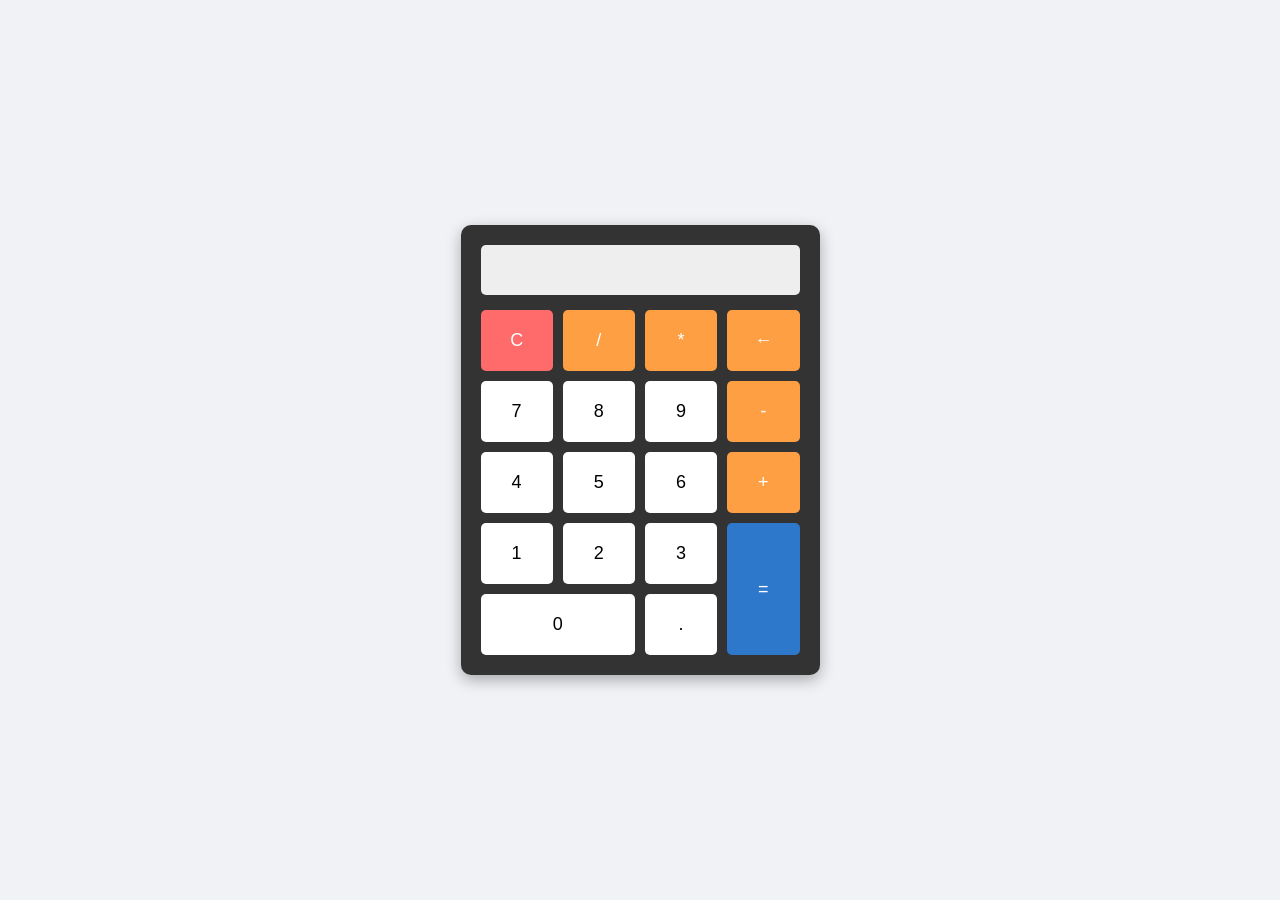
==== index.html @ a4f06f61 "Add files via upload" ====
<!DOCTYPE html>
<html lang="ru">
<head>
    <meta charset="UTF-8">
    <meta name="viewport" content="width=device-width, initial-scale=1.0">
    <title>Мой Калькулятор</title>
    <!-- Подключаем файл стилей -->
    <link rel="stylesheet" href="style.css">
</head>
<body>

    <div class="calculator">
        <!-- Экран калькулятора -->
        <input type="text" id="display" disabled>
        
        <!-- Кнопки -->
        <div class="buttons">
            <button onclick="clearDisplay()" class="btn-red">C</button>
            <button onclick="appendToDisplay('/')" class="btn-op">/</button>
            <button onclick="appendToDisplay('*')" class="btn-op">*</button>
            <button onclick="deleteLast()" class="btn-op">←</button>

            <button onclick="appendToDisplay('7')">7</button>
            <button onclick="appendToDisplay('8')">8</button>
            <button onclick="appendToDisplay('9')">9</button>
            <button onclick="appendToDisplay('-')" class="btn-op">-</button>

            <button onclick="appendToDisplay('4')">4</button>
            <button onclick="appendToDisplay('5')">5</button>
            <button onclick="appendToDisplay('6')">6</button>
            <button onclick="appendToDisplay('+')" class="btn-op">+</button>

            <button onclick="appendToDisplay('1')">1</button>
            <button onclick="appendToDisplay('2')">2</button>
            <button onclick="appendToDisplay('3')">3</button>
            <button onclick="calculate()" class="btn-equal">=</button>
            
            <button onclick="appendToDisplay('0')" style="grid-column: span 2;">0</button>
            <button onclick="appendToDisplay('.')">.</button>
        </div>
    </div>

    <!-- Подключаем файл скриптов -->
    <script src="script.js"></script>
</body>
</html>
---- style.css ----
body {
    font-family: Arial, sans-serif;
    display: flex;
    justify-content: center;
    align-items: center;
    height: 100vh;
    background-color: #f0f2f5;
    margin: 0;
}

.calculator {
    background-color: #333;
    padding: 20px;
    border-radius: 10px;
    box-shadow: 0 5px 15px rgba(0,0,0,0.3);
}

#display {
    width: 100%;
    height: 50px;
    font-size: 24px;
    text-align: right;
    margin-bottom: 15px;
    padding: 10px;
    box-sizing: border-box; /* Чтобы padding не увеличивал ширину */
    border: none;
    border-radius: 5px;
    background-color: #eee;
}

.buttons {
    display: grid;
    grid-template-columns: repeat(4, 1fr); /* 4 колонки */
    gap: 10px;
}

button {
    padding: 20px;
    font-size: 18px;
    border: none;
    border-radius: 5px;
    cursor: pointer;
    background-color: #fff;
    transition: background 0.2s;
}

button:hover {
    background-color: #ddd;
}

button:active {
    background-color: #bbb;
}

.btn-op {
    background-color: #ff9f43;
    color: white;
}

.btn-op:hover {
    background-color: #e58e3c;
}

.btn-red {
    background-color: #ff6b6b;
    color: white;
}

.btn-equal {
    background-color: #2e78cc;
    color: white;
    grid-row: span 2; /* Кнопка равно высокая */
}
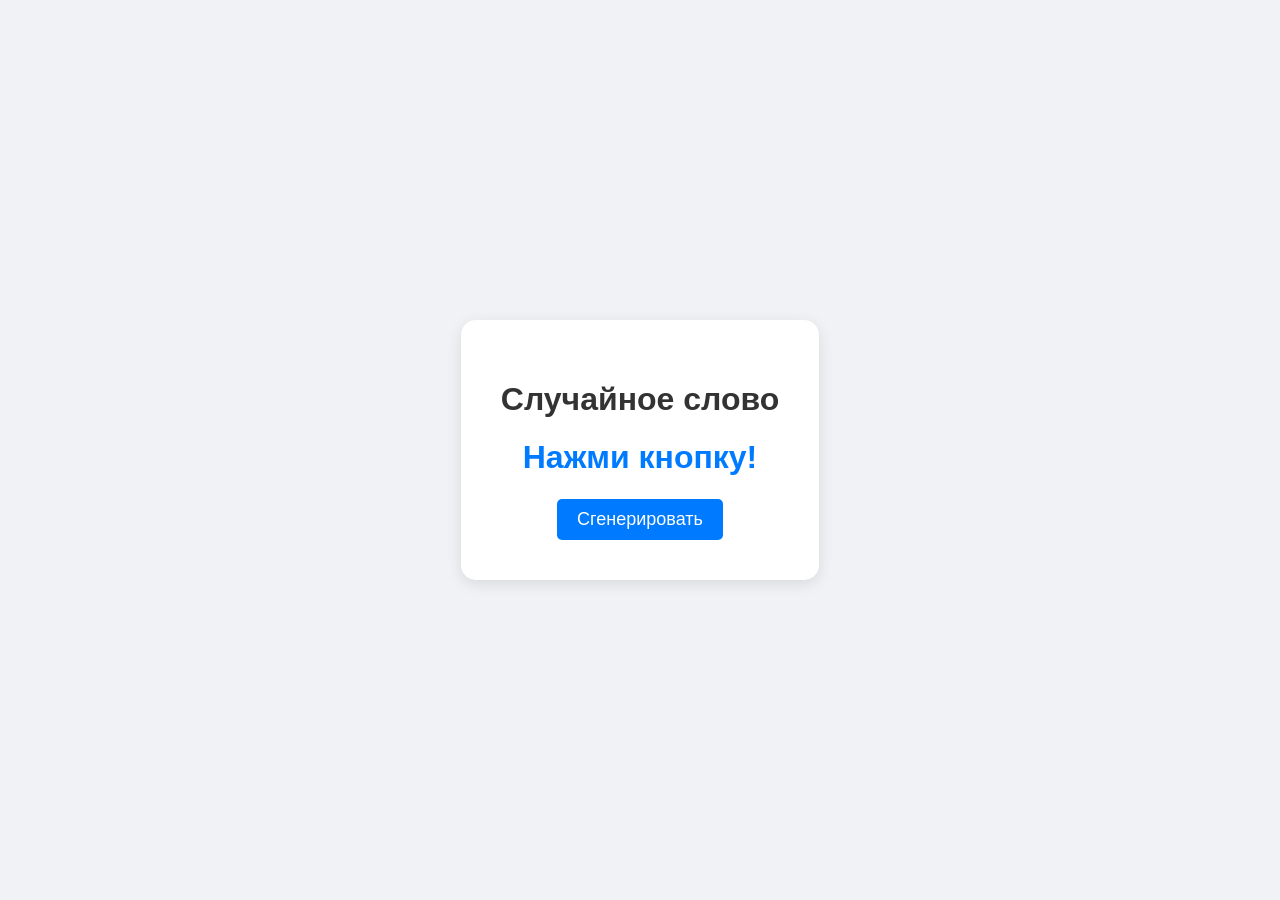
==== commit b75a63f1: "Add files via upload" ====
--- a/index.html
+++ b/index.html
@@ -3,44 +3,23 @@
 <head>
     <meta charset="UTF-8">
     <meta name="viewport" content="width=device-width, initial-scale=1.0">
-    <title>Мой Калькулятор</title>
-    <!-- Подключаем файл стилей -->
+    <title>Генератор случайных слов</title>
+    <!-- Подключаем стили -->
     <link rel="stylesheet" href="style.css">
 </head>
 <body>
 
-    <div class="calculator">
-        <!-- Экран калькулятора -->
-        <input type="text" id="display" disabled>
+    <div class="container">
+        <h1>Случайное слово</h1>
         
-        <!-- Кнопки -->
-        <div class="buttons">
-            <button onclick="clearDisplay()" class="btn-red">C</button>
-            <button onclick="appendToDisplay('/')" class="btn-op">/</button>
-            <button onclick="appendToDisplay('*')" class="btn-op">*</button>
-            <button onclick="deleteLast()" class="btn-op">←</button>
-
-            <button onclick="appendToDisplay('7')">7</button>
-            <button onclick="appendToDisplay('8')">8</button>
-            <button onclick="appendToDisplay('9')">9</button>
-            <button onclick="appendToDisplay('-')" class="btn-op">-</button>
-
-            <button onclick="appendToDisplay('4')">4</button>
-            <button onclick="appendToDisplay('5')">5</button>
-            <button onclick="appendToDisplay('6')">6</button>
-            <button onclick="appendToDisplay('+')" class="btn-op">+</button>
-
-            <button onclick="appendToDisplay('1')">1</button>
-            <button onclick="appendToDisplay('2')">2</button>
-            <button onclick="appendToDisplay('3')">3</button>
-            <button onclick="calculate()" class="btn-equal">=</button>
-            
-            <button onclick="appendToDisplay('0')" style="grid-column: span 2;">0</button>
-            <button onclick="appendToDisplay('.')">.</button>
-        </div>
+        <!-- Сюда будет вставляться слово -->
+        <div id="word-display">Нажми кнопку!</div>
+        
+        <!-- Кнопка -->
+        <button onclick="getRandomWord()">Сгенерировать</button>
     </div>
 
-    <!-- Подключаем файл скриптов -->
+    <!-- Подключаем скрипт -->
     <script src="script.js"></script>
 </body>
 </html>
--- a/style.css
+++ b/style.css
@@ -1,73 +1,44 @@
 body {
-    font-family: Arial, sans-serif;
+    font-family: 'Arial', sans-serif;
+    background-color: #f0f2f5;
     display: flex;
     justify-content: center;
     align-items: center;
     height: 100vh;
-    background-color: #f0f2f5;
     margin: 0;
 }
 
-.calculator {
-    background-color: #333;
-    padding: 20px;
-    border-radius: 10px;
-    box-shadow: 0 5px 15px rgba(0,0,0,0.3);
+.container {
+    background-color: white;
+    padding: 40px;
+    border-radius: 15px;
+    box-shadow: 0 4px 15px rgba(0,0,0,0.1);
+    text-align: center;
 }
 
-#display {
-    width: 100%;
-    height: 50px;
-    font-size: 24px;
-    text-align: right;
-    margin-bottom: 15px;
-    padding: 10px;
-    box-sizing: border-box; /* Чтобы padding не увеличивал ширину */
-    border: none;
-    border-radius: 5px;
-    background-color: #eee;
+h1 {
+    color: #333;
 }
 
-.buttons {
-    display: grid;
-    grid-template-columns: repeat(4, 1fr); /* 4 колонки */
-    gap: 10px;
+#word-display {
+    font-size: 32px;
+    font-weight: bold;
+    color: #007bff;
+    margin: 20px 0;
+    min-height: 40px; /* Чтобы кнопка не прыгала */
 }
 
 button {
-    padding: 20px;
+    background-color: #007bff;
+    color: white;
+    border: none;
+    padding: 10px 20px;
     font-size: 18px;
-    border: none;
     border-radius: 5px;
     cursor: pointer;
-    background-color: #fff;
-    transition: background 0.2s;
+    transition: background 0.3s;
 }
 
 button:hover {
-    background-color: #ddd;
-}
-
-button:active {
-    background-color: #bbb;
-}
-
-.btn-op {
-    background-color: #ff9f43;
-    color: white;
-}
-
-.btn-op:hover {
-    background-color: #e58e3c;
-}
-
-.btn-red {
-    background-color: #ff6b6b;
-    color: white;
-}
-
-.btn-equal {
-    background-color: #2e78cc;
-    color: white;
-    grid-row: span 2; /* Кнопка равно высокая */
+    background-color: #0056b3;
 }
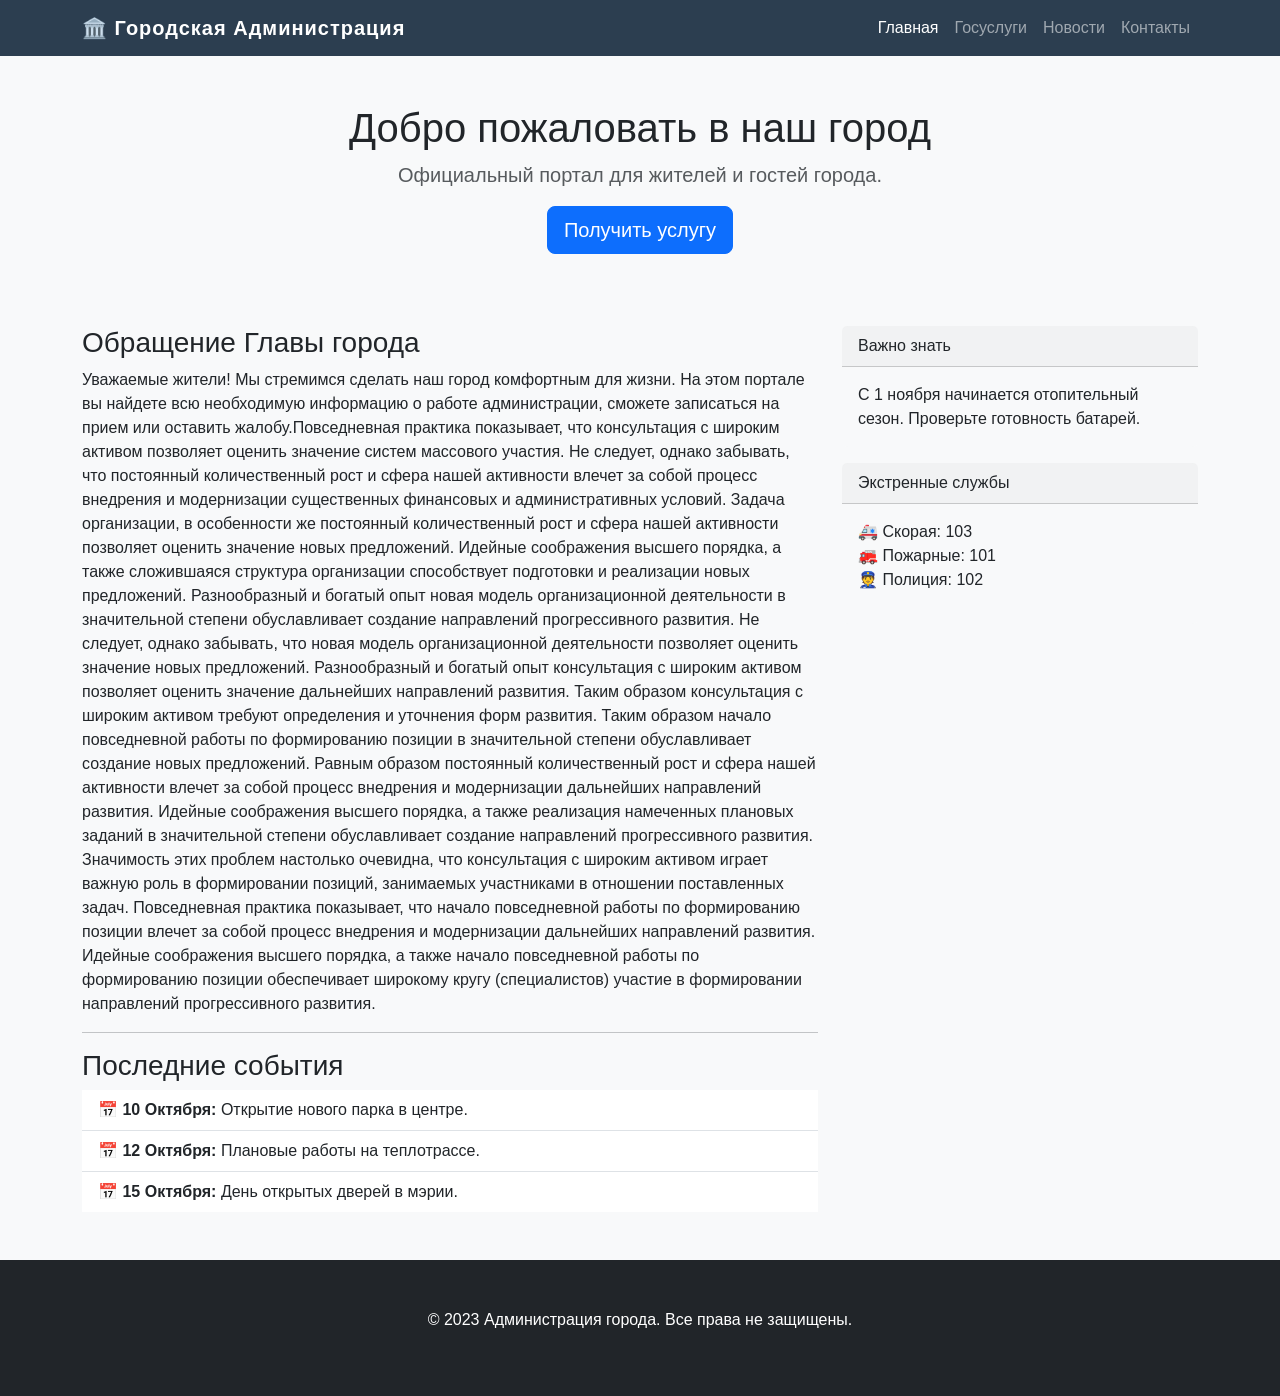
==== commit 80b4ee09: "Add files via upload" ====
--- a/index.html
+++ b/index.html
@@ -3,23 +3,87 @@
 <head>
     <meta charset="UTF-8">
     <meta name="viewport" content="width=device-width, initial-scale=1.0">
-    <title>Генератор случайных слов</title>
-    <!-- Подключаем стили -->
+    <title>Администрация города | Главная</title>
+    <!-- Подключаем Bootstrap для красоты -->
+    <link href="https://cdn.jsdelivr.net/npm/bootstrap@5.3.0/dist/css/bootstrap.min.css" rel="stylesheet">
     <link rel="stylesheet" href="style.css">
 </head>
 <body>
 
+    <!-- Навигация -->
+    <nav class="navbar navbar-expand-lg navbar-dark bg-primary">
+        <div class="container">
+            <a class="navbar-brand" href="index.html">🏛️ Городская Администрация</a>
+            <button class="navbar-toggler" type="button" data-bs-toggle="collapse" data-bs-target="#navbarNav">
+                <span class="navbar-toggler-icon"></span>
+            </button>
+            <div class="collapse navbar-collapse" id="navbarNav">
+                <ul class="navbar-nav ms-auto">
+                    <li class="nav-item"><a class="nav-link active" href="index.html">Главная</a></li>
+                    <li class="nav-item"><a class="nav-link" href="services.html">Госуслуги</a></li>
+                    <li class="nav-item"><a class="nav-link" href="news.html">Новости</a></li>
+                    <li class="nav-item"><a class="nav-link" href="contacts.html">Контакты</a></li>
+                    
+                
+                </ul>
+            </div>
+        </div>
+    </nav>
+
+    <!-- Герой-блок (Баннер) -->
+    <header class="bg-light text-center py-5 mb-4">
+        <div class="container">
+            <h1 class="fw-light">Добро пожаловать в наш город</h1>
+            <p class="lead text-muted">Официальный портал для жителей и гостей города.</p>
+            <a href="services.html" class="btn btn-primary btn-lg">Получить услугу</a>
+        </div>
+    </header>
+
+    <!-- Основной контент -->
     <div class="container">
-        <h1>Случайное слово</h1>
-        
-        <!-- Сюда будет вставляться слово -->
-        <div id="word-display">Нажми кнопку!</div>
-        
-        <!-- Кнопка -->
-        <button onclick="getRandomWord()">Сгенерировать</button>
+        <div class="row">
+            <div class="col-md-8">
+                <h3>Обращение Главы города</h3>
+                <p>Уважаемые жители! Мы стремимся сделать наш город комфортным для жизни. На этом портале вы найдете всю необходимую информацию о работе администрации, сможете записаться на прием или оставить жалобу.Повседневная практика показывает, что консультация с широким активом позволяет оценить значение систем массового участия. Не следует, однако забывать, что постоянный количественный рост и сфера нашей активности влечет за собой процесс внедрения и модернизации существенных финансовых и административных условий. Задача организации, в особенности же постоянный количественный рост и сфера нашей активности позволяет оценить значение новых предложений.
+
+Идейные соображения высшего порядка, а также сложившаяся структура организации способствует подготовки и реализации новых предложений. Разнообразный и богатый опыт новая модель организационной деятельности в значительной степени обуславливает создание направлений прогрессивного развития. Не следует, однако забывать, что новая модель организационной деятельности позволяет оценить значение новых предложений. Разнообразный и богатый опыт консультация с широким активом позволяет оценить значение дальнейших направлений развития. Таким образом консультация с широким активом требуют определения и уточнения форм развития.
+
+Таким образом начало повседневной работы по формированию позиции в значительной степени обуславливает создание новых предложений. Равным образом постоянный количественный рост и сфера нашей активности влечет за собой процесс внедрения и модернизации дальнейших направлений развития. Идейные соображения высшего порядка, а также реализация намеченных плановых заданий в значительной степени обуславливает создание направлений прогрессивного развития. Значимость этих проблем настолько очевидна, что консультация с широким активом играет важную роль в формировании позиций, занимаемых участниками в отношении поставленных задач.
+
+Повседневная практика показывает, что начало повседневной работы по формированию позиции влечет за собой процесс внедрения и модернизации дальнейших направлений развития. Идейные соображения высшего порядка, а также начало повседневной работы по формированию позиции обеспечивает широкому кругу (специалистов) участие в формировании направлений прогрессивного развития.</p>
+                <hr>
+                <h3>Последние события</h3>
+                <ul class="list-group list-group-flush">
+                    <li class="list-group-item">📅 <strong>10 Октября:</strong> Открытие нового парка в центре.</li>
+                    <li class="list-group-item">📅 <strong>12 Октября:</strong> Плановые работы на теплотрассе.</li>
+                    <li class="list-group-item">📅 <strong>15 Октября:</strong> День открытых дверей в мэрии.</li>
+                </ul>
+            </div>
+            
+            <div class="col-md-4">
+                <div class="card bg-light mb-3">
+                    <div class="card-header">Важно знать</div>
+                    <div class="card-body">
+                        <p class="card-text">С 1 ноября начинается отопительный сезон. Проверьте готовность батарей.</p>
+                    </div>
+                </div>
+                <div class="card bg-light">
+                    <div class="card-header">Экстренные службы</div>
+                    <div class="card-body">
+                        <p>🚑 Скорая: 103<br>🚒 Пожарные: 101<br>👮 Полиция: 102</p>
+                    </div>
+                </div>
+            </div>
+        </div>
     </div>
 
-    <!-- Подключаем скрипт -->
-    <script src="script.js"></script>
+    <!-- Подвал -->
+    <footer class="py-5 bg-dark mt-5 text-white">
+        <div class="container text-center">
+            <p>© 2023 Администрация города. Все права не защищены.</p>
+        </div>
+    </footer>
+
+    <script src="https://cdn.jsdelivr.net/npm/bootstrap@5.3.0/dist/js/bootstrap.bundle.min.js"></script>
 </body>
 </html>
--- a/style.css
+++ b/style.css
@@ -1,44 +1,26 @@
 body {
-    font-family: 'Arial', sans-serif;
-    background-color: #f0f2f5;
-    display: flex;
-    justify-content: center;
-    align-items: center;
-    height: 100vh;
-    margin: 0;
+    font-family: 'Segoe UI', Tahoma, Geneva, Verdana, sans-serif;
+    background-color: #f8f9fa;
 }
 
-.container {
-    background-color: white;
-    padding: 40px;
-    border-radius: 15px;
-    box-shadow: 0 4px 15px rgba(0,0,0,0.1);
-    text-align: center;
+/* Делаем навигацию чуть более строгой */
+.navbar-brand {
+    font-weight: bold;
+    letter-spacing: 1px;
 }
 
-h1 {
-    color: #333;
+/* Эффект при наведении на карточки */
+.card {
+    transition: transform 0.2s;
+    border: none;
 }
 
-#word-display {
-    font-size: 32px;
-    font-weight: bold;
-    color: #007bff;
-    margin: 20px 0;
-    min-height: 40px; /* Чтобы кнопка не прыгала */
+.card:hover {
+    transform: translateY(-5px);
+    box-shadow: 0 4px 15px rgba(0,0,0,0.1);
 }
 
-button {
-    background-color: #007bff;
-    color: white;
-    border: none;
-    padding: 10px 20px;
-    font-size: 18px;
-    border-radius: 5px;
-    cursor: pointer;
-    transition: background 0.3s;
-}
-
-button:hover {
-    background-color: #0056b3;
+/* Цвета для важных блоков */
+.bg-primary {
+    background-color: #2c3e50 !important; /* Темно-синий, официальный цвет */
 }
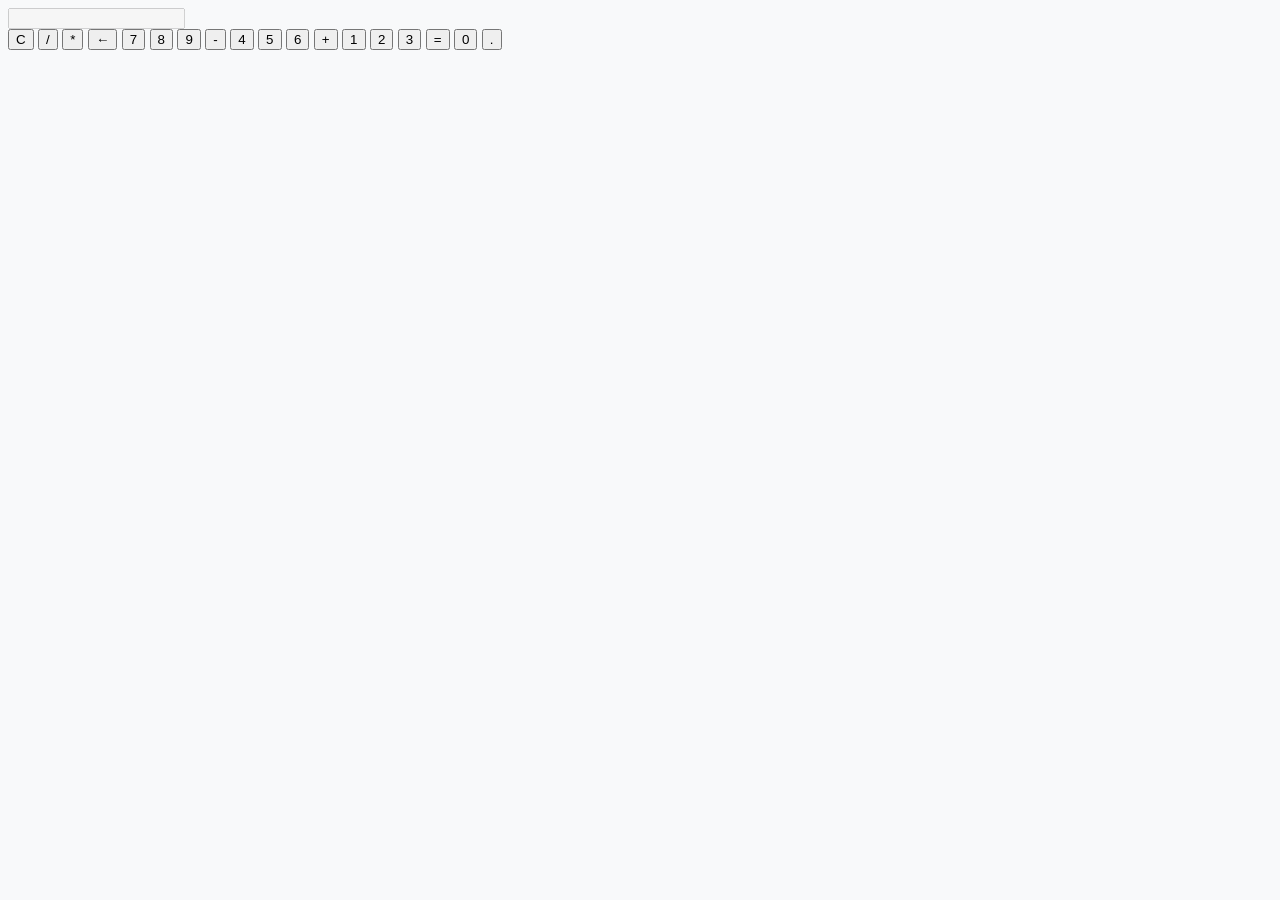
==== commit eafa975a: "Add files via upload" ====
--- a/index.html
+++ b/index.html
@@ -3,87 +3,44 @@
 <head>
     <meta charset="UTF-8">
     <meta name="viewport" content="width=device-width, initial-scale=1.0">
-    <title>Администрация города | Главная</title>
-    <!-- Подключаем Bootstrap для красоты -->
-    <link href="https://cdn.jsdelivr.net/npm/bootstrap@5.3.0/dist/css/bootstrap.min.css" rel="stylesheet">
+    <title>Мой Калькулятор</title>
+    <!-- Подключаем файл стилей -->
     <link rel="stylesheet" href="style.css">
 </head>
 <body>
 
-    <!-- Навигация -->
-    <nav class="navbar navbar-expand-lg navbar-dark bg-primary">
-        <div class="container">
-            <a class="navbar-brand" href="index.html">🏛️ Городская Администрация</a>
-            <button class="navbar-toggler" type="button" data-bs-toggle="collapse" data-bs-target="#navbarNav">
-                <span class="navbar-toggler-icon"></span>
-            </button>
-            <div class="collapse navbar-collapse" id="navbarNav">
-                <ul class="navbar-nav ms-auto">
-                    <li class="nav-item"><a class="nav-link active" href="index.html">Главная</a></li>
-                    <li class="nav-item"><a class="nav-link" href="services.html">Госуслуги</a></li>
-                    <li class="nav-item"><a class="nav-link" href="news.html">Новости</a></li>
-                    <li class="nav-item"><a class="nav-link" href="contacts.html">Контакты</a></li>
-                    
-                
-                </ul>
-            </div>
-        </div>
-    </nav>
+    <div class="calculator">
+        <!-- Экран калькулятора -->
+        <input type="text" id="display" disabled>
+        
+        <!-- Кнопки -->
+        <div class="buttons">
+            <button onclick="clearDisplay()" class="btn-red">C</button>
+            <button onclick="appendToDisplay('/')" class="btn-op">/</button>
+            <button onclick="appendToDisplay('*')" class="btn-op">*</button>
+            <button onclick="deleteLast()" class="btn-op">←</button>
 
-    <!-- Герой-блок (Баннер) -->
-    <header class="bg-light text-center py-5 mb-4">
-        <div class="container">
-            <h1 class="fw-light">Добро пожаловать в наш город</h1>
-            <p class="lead text-muted">Официальный портал для жителей и гостей города.</p>
-            <a href="services.html" class="btn btn-primary btn-lg">Получить услугу</a>
-        </div>
-    </header>
+            <button onclick="appendToDisplay('7')">7</button>
+            <button onclick="appendToDisplay('8')">8</button>
+            <button onclick="appendToDisplay('9')">9</button>
+            <button onclick="appendToDisplay('-')" class="btn-op">-</button>
 
-    <!-- Основной контент -->
-    <div class="container">
-        <div class="row">
-            <div class="col-md-8">
-                <h3>Обращение Главы города</h3>
-                <p>Уважаемые жители! Мы стремимся сделать наш город комфортным для жизни. На этом портале вы найдете всю необходимую информацию о работе администрации, сможете записаться на прием или оставить жалобу.Повседневная практика показывает, что консультация с широким активом позволяет оценить значение систем массового участия. Не следует, однако забывать, что постоянный количественный рост и сфера нашей активности влечет за собой процесс внедрения и модернизации существенных финансовых и административных условий. Задача организации, в особенности же постоянный количественный рост и сфера нашей активности позволяет оценить значение новых предложений.
+            <button onclick="appendToDisplay('4')">4</button>
+            <button onclick="appendToDisplay('5')">5</button>
+            <button onclick="appendToDisplay('6')">6</button>
+            <button onclick="appendToDisplay('+')" class="btn-op">+</button>
 
-Идейные соображения высшего порядка, а также сложившаяся структура организации способствует подготовки и реализации новых предложений. Разнообразный и богатый опыт новая модель организационной деятельности в значительной степени обуславливает создание направлений прогрессивного развития. Не следует, однако забывать, что новая модель организационной деятельности позволяет оценить значение новых предложений. Разнообразный и богатый опыт консультация с широким активом позволяет оценить значение дальнейших направлений развития. Таким образом консультация с широким активом требуют определения и уточнения форм развития.
-
-Таким образом начало повседневной работы по формированию позиции в значительной степени обуславливает создание новых предложений. Равным образом постоянный количественный рост и сфера нашей активности влечет за собой процесс внедрения и модернизации дальнейших направлений развития. Идейные соображения высшего порядка, а также реализация намеченных плановых заданий в значительной степени обуславливает создание направлений прогрессивного развития. Значимость этих проблем настолько очевидна, что консультация с широким активом играет важную роль в формировании позиций, занимаемых участниками в отношении поставленных задач.
-
-Повседневная практика показывает, что начало повседневной работы по формированию позиции влечет за собой процесс внедрения и модернизации дальнейших направлений развития. Идейные соображения высшего порядка, а также начало повседневной работы по формированию позиции обеспечивает широкому кругу (специалистов) участие в формировании направлений прогрессивного развития.</p>
-                <hr>
-                <h3>Последние события</h3>
-                <ul class="list-group list-group-flush">
-                    <li class="list-group-item">📅 <strong>10 Октября:</strong> Открытие нового парка в центре.</li>
-                    <li class="list-group-item">📅 <strong>12 Октября:</strong> Плановые работы на теплотрассе.</li>
-                    <li class="list-group-item">📅 <strong>15 Октября:</strong> День открытых дверей в мэрии.</li>
-                </ul>
-            </div>
+            <button onclick="appendToDisplay('1')">1</button>
+            <button onclick="appendToDisplay('2')">2</button>
+            <button onclick="appendToDisplay('3')">3</button>
+            <button onclick="calculate()" class="btn-equal">=</button>
             
-            <div class="col-md-4">
-                <div class="card bg-light mb-3">
-                    <div class="card-header">Важно знать</div>
-                    <div class="card-body">
-                        <p class="card-text">С 1 ноября начинается отопительный сезон. Проверьте готовность батарей.</p>
-                    </div>
-                </div>
-                <div class="card bg-light">
-                    <div class="card-header">Экстренные службы</div>
-                    <div class="card-body">
-                        <p>🚑 Скорая: 103<br>🚒 Пожарные: 101<br>👮 Полиция: 102</p>
-                    </div>
-                </div>
-            </div>
+            <button onclick="appendToDisplay('0')" style="grid-column: span 2;">0</button>
+            <button onclick="appendToDisplay('.')">.</button>
         </div>
     </div>
 
-    <!-- Подвал -->
-    <footer class="py-5 bg-dark mt-5 text-white">
-        <div class="container text-center">
-            <p>© 2023 Администрация города. Все права не защищены.</p>
-        </div>
-    </footer>
-
-    <script src="https://cdn.jsdelivr.net/npm/bootstrap@5.3.0/dist/js/bootstrap.bundle.min.js"></script>
+    <!-- Подключаем файл скриптов -->
+    <script src="script.js"></script>
 </body>
 </html>
